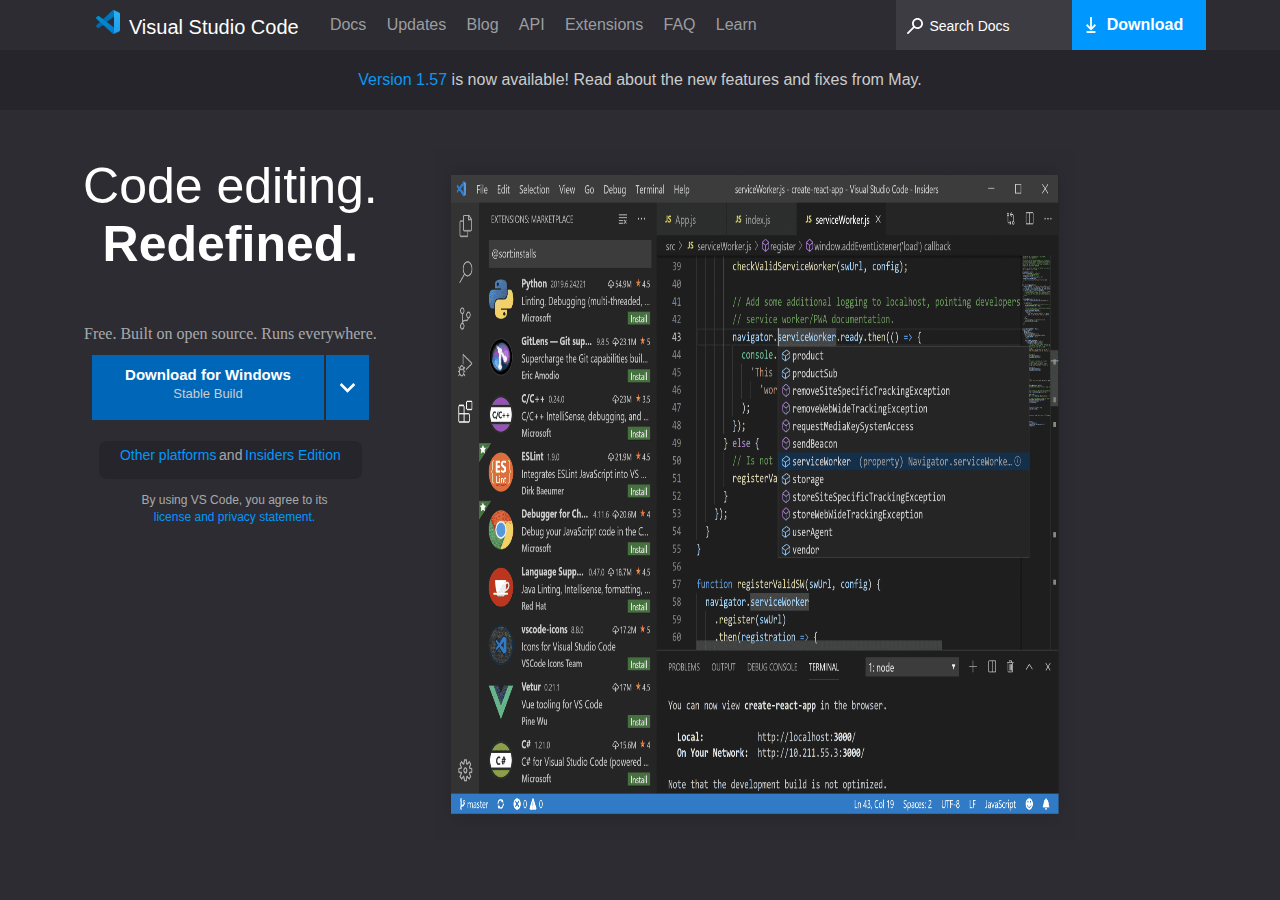
==== index1.html @ 6c381158 "correcoes tela principal" ====
<!DOCTYPE html>
<html>

<head>
    <link rel="stylesheet" type="text/css" href="style1.css" />
    <meta name="viewport" content="width=device-width, initial-scale=1.0" />
</head>

<body>
    <div class="container-total">
        <!-- Cabeçalho -->

        <div class="cabecalho-total">
            <div class="cabecalho-esquerda">
                <div class="logo">
                    <img class="img-logo" style="height: 24px; width: 24px"
                        src="logoVSCode.png" alt="VS Code Logo" />
                    <a class="text-logo">Visual Studio Code</a>
                </div>
                <ul class="nav-menu">
                    <li><a class="text-menu">Docs</a></li>
                    <li><a class="text-menu">Updates</a></li>
                    <li><a class="text-menu">Blog</a></li>
                    <li><a class="text-menu">API</a></li>
                    <li><a class="text-menu">Extensions</a></li>
                    <li><a class="text-menu">FAQ</a></li>
                    <li><a class="text-menu">Learn</a></li>
                </ul>
            </div>

            <div class="cabecalho-direita">

                <div class="container-pesquisa">
                    <div class="icon-search">
                        <img class="download-icon" src="search.svg" width="16px"
                            height="16px" />
                    </div>

                    <a class="text-search">Search Docs</a>
                </div>

                <div class="container-download">
                    <div class="container-button-download">
                        <img class="download-icon" src="download.svg"
                            width="16px" height="16px" />
                        <p class="text-btndownload"><b>Download</b></p>
                    </div>
                </div>

            </div>

        </div>

        <!-- Fim Cabeçalho -->

        <!-- Version Bar -->

        <div class="container-version-bar">
            <div class="container-version-bar-text">
                <p class="container-version-bar-text-color">Version 1.57</p>
                <a class="color-version-text-gray">is now available! Read about
                    the new features and fixes from
                    May.</a>
            </div>
        </div>

        <!-- Fim Version Bar -->

        <!-- Area Principal -->

        <div class="container-principal">
            <div class="container-text">
                <h1 class="container-text-label1">
                    Code editing.
                    <strong class="container-text-label2">
                        Redefined.
                    </strong>
                </h1>
                <p class="container-text-label3">Free. Built on open source.
                    Runs
                    everywhere.</p>
                <div class="container-text-buttons">
                    <button class="container-text-button1">Download for Windows
                        <small class="container-text-button1-subtext">Stable
                            Build</small>
                    </button>
                    <button class="container-text-button2">
                        <img style="width: 100%;height: 100%;"
                            src="seta1.svg"></button>
                </div>
                <p class="container-text-label4">
                    <a class="container-text-label4-link">Other platforms</a>
                    and <a class="container-text-label4-link">Insiders
                        Edition</a>
                </p>
                <div class="container-text-label5">
                    By using VS Code, you agree to its
                    <p class="container-text-label5-subtext">license and privacy
                        statement.</p>
                </div>


            </div>
            <div class="container-img">
                <img style="width: 100%; height: 100%;" src="home.png" />
            </div>
        </div>

        <!-- Fim Area Principal -->
    </div>
</body>

</html>
---- style1.css ----
body,
html {
  background-color: #2c2c32;
  height: 100%;
  width: 100%;
  margin: 0;
  padding: 0;
  color: white;
}

.container-total {
  height: 100%;
  width: 100%;
}

/* Cabeçalho */

.cabecalho-total {
  width: 99, 99%;
  background-color: 25252b;
  display: flex;
}

.cabecalho-esquerda {
  height: 6%;
  width: 63%;
  margin-left: 7%;
}

.logo {
  float: left;
  width: 28%;
  margin-top: 1.2%;
  white-space: nowrap;
}

.img-logo {
  padding-left: 3%;
}
.text-logo {
  margin-left: 2%;
  color: white;
  font-size: 20px;
  font-family: "Segoe UI", "Helvetica Neue", "Helvetica", Arial, sans-serif;
  white-space: nowrap;
}

.nav-menu {
  display: flex;
  flex-direction: row;
  margin-left: 0;
  padding-left: 0;
}

.text-menu {
}

li {
  padding-left: 2.5%;
  list-style: none;
  color: #9d9da0;
  font-family: "Segoe UI", Tahoma, Geneva, Verdana, sans-serif;
  margin-right: 1%;
}

li:hover {
  color: #fff;
  cursor: pointer;
  transition: 0.5s;
}

.cabecalho-direita {
  width: 25%;
  height: 6%;
  display: flex;
}

.container-pesquisa {
  width: 55%;
  background-color: rgba(255, 255, 255, 0.08);
  display: flex;
  color: #fff;
  cursor: pointer;
  transition: 0.5s;
}

.icon-search {
  padding-top: 10%;
  padding-left: 5%;
  width: 14%;
}

.text-search {
  padding-top: 10%;
  font-size: 14px;
  font-family: "Segoe UI", Tahoma, Geneva, Verdana, sans-serif;
}

.container-download {
  width: 45%;
}

.text-btndownload {
  padding-left: 6%;
  font-size: 16px;
  text-align: center;
  font-family: "Segoe UI", "Helvetica Neue", "Helvetica", Arial, sans-serif;
}

.download-icon {
  padding-left: 8%;
}

.container-button-download {
  background-color: #0098ff;
  color: white;
  width: 134.02px;
  display: flex;
  align-items: center;
}

/* Fim Cabeçalho */

/* Version Bar */

.container-version-bar {
  background-color: #25252b;
  width: 100%;
  height: 6.72%;

  display: table;
}

.container-version-bar-text {
  font-family: "Segoe UI", "Helvetica Neue", "Helvetica", Arial, sans-serif;
  font-size: 16px;

  display: flex;
  text-align: center;
  vertical-align: middle;
  display: table-cell;
}

.container-version-bar-text-color {
  color: rgb(12, 152, 242);
  display: inline;
}

.color-version-text-gray {
  color: #ccc;
}

/* Final Version Bar */

/* Principal */
.container-principal {
  background-color: #2c2c32;

  width: 100%;
  height: 85.28%;

  display: flex;
}

.container-text {
  background-color: #2c2c32;

  width: 30%;
  height: 70%;

  justify-content: center;
  text-align: center;
  align-items: center;

  margin-left: 3%;
  margin-top: 1%;
  margin-right: 1%;
}

.container-text-label1 {
  font-size: 50px;
  text-align: center;
  font-weight: 200;

  font-family: "Segoe UI", "Helvetica Neue", "Helvetica", Arial, sans-serif;

  width: 100%;
  height: 25%;

  background-color: #2c2c32;
}

.container-text-label2 {
  background-color: #2c2c32;
  font-family: "Segoe UI", "Helvetica Neue", "Helvetica", Arial, sans-serif;

  font-size: 50px;
  font-weight: 600;
  text-align: center;
}

.container-text-label3 {
  text-align: center;
  width: 80%;
  margin-left: auto;
  margin-right: auto;


  color: #ffffff99;
}

.container-text-buttons {
  display: flex;
  justify-content: center;

  height: 12.5%;

  margin-top: -1%;
}

.container-text-button1 {
  background-color: #0066b8;
  flex-direction: column;
  color: white;

  padding: 3% 5%;

  display: flex;
  align-items: center;
  cursor: pointer;

  width: 232px;
  height: 65px;

  margin-right: 0.5%;

  border: 0;
  font-size: 15px;
  font-weight: bold;
}

.container-text-button1-subtext {
  margin-top: 1.5%;
  font-size: 13px;
  font-weight: 100;
  color: #ccc;
}

.container-text-button2 {
  background-color: #0066b8;
  border: 0;
  width: 43px;
  height: 65px;
}

.container-text-label4 {
  border-radius: 8px;
  font-size: 14px;

  display: flex;
  width: 263.15px;
  height: 34.4px;
  justify-content: center;

  margin-left: auto;
  margin-right: auto;

  margin-top: 5%;
  padding-top: 1.5%;

  height: 6%;

  background-color: #25252b;
  color: #ffffff99;

  font-family: "Segoe UI", "Helvetica Neue", "Helvetica", Arial, sans-serif;
}

.container-text-label4-link {
  display: flex;
  font-size: 14px;

  margin-left: 1%;
  margin-right: 1%;

  color: #0098ff;
}

.container-text-label5 {
  width: 70%;
  font-size: 12px;
  margin-left: 15%;
  text-align: center;
  width: 277px;
  height: 36px;

  color: #ffffff99;
  font-family: "Segoe UI", "Helvetica Neue", "Helvetica", Arial, sans-serif;

  background-color: #2c2c32;
}

.container-text-label5-subtext {
  color: #0098ff;
  margin: 1%;
}

.container-img {
  background-color: #2c2c32;

  width: 50%;
  height: 90%;

  margin-top: 3%;
  margin-right: 3%;
}
/* Fim Principal */
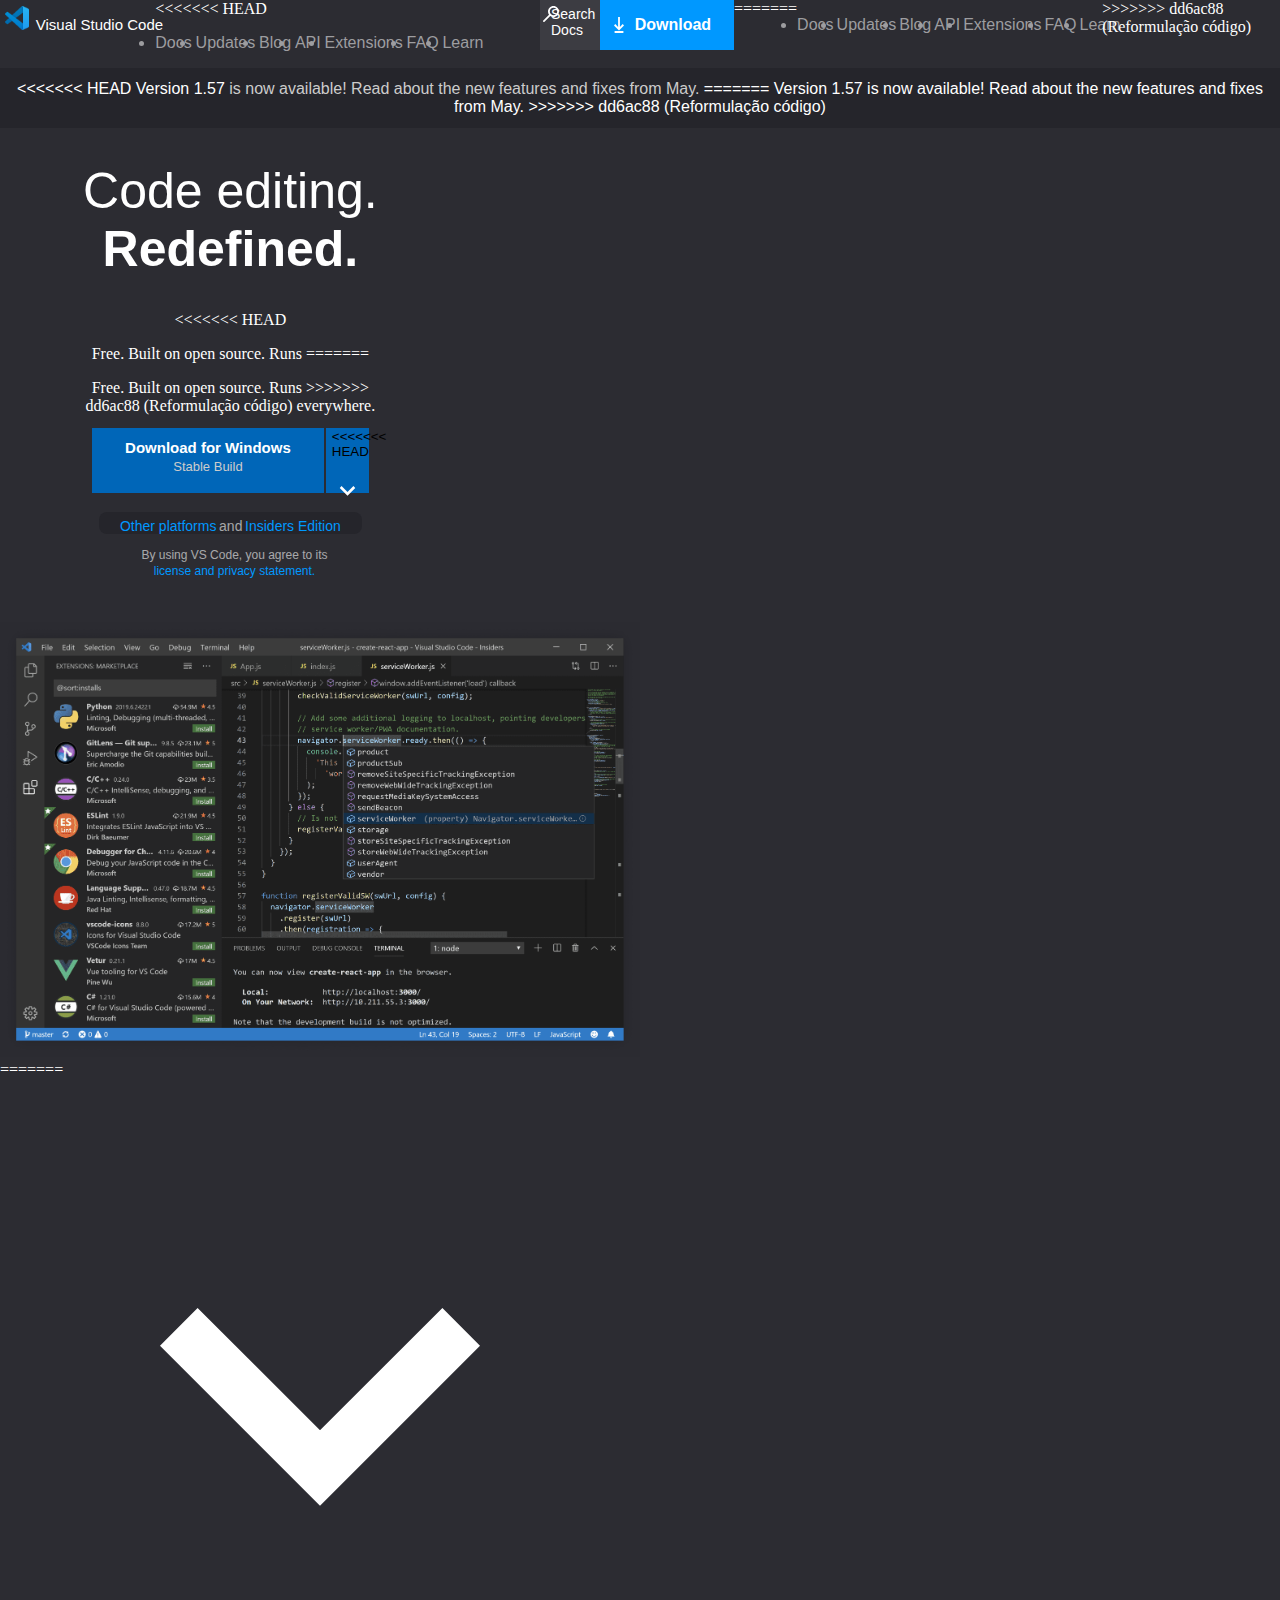
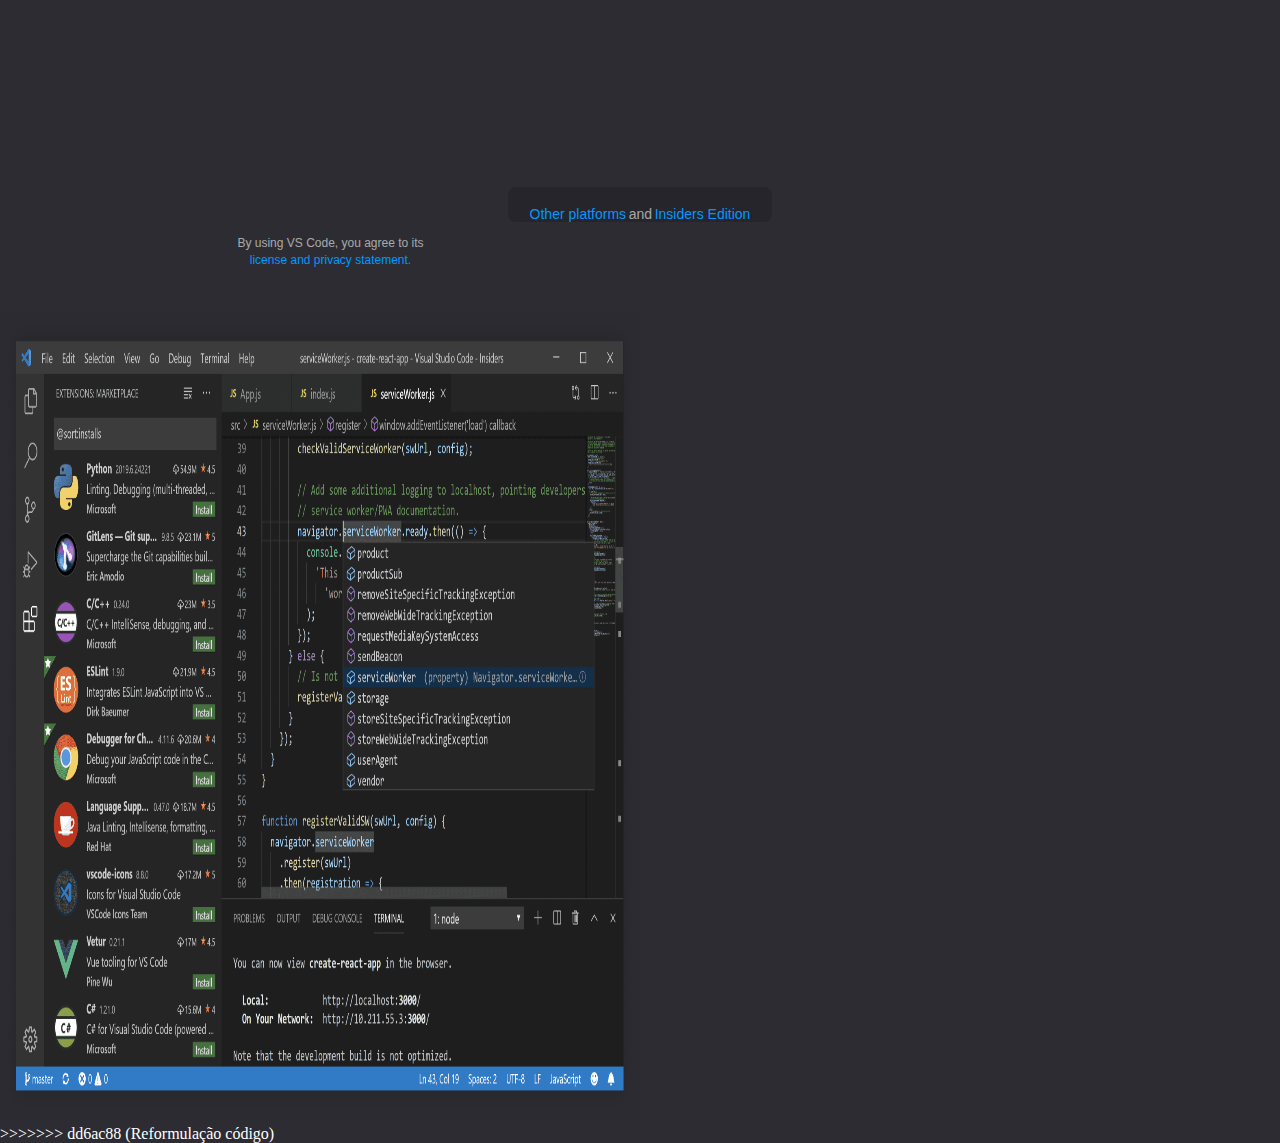
==== commit 909236df: "Reformulação código" ====
--- a/index1.html
+++ b/index1.html
@@ -17,6 +17,7 @@
                         src="logoVSCode.png" alt="VS Code Logo" />
                     <a class="text-logo">Visual Studio Code</a>
                 </div>
+<<<<<<< HEAD
                 <ul class="nav-menu">
                     <li><a class="text-menu">Docs</a></li>
                     <li><a class="text-menu">Updates</a></li>
@@ -47,6 +48,22 @@
                     </div>
                 </div>
 
+=======
+                <div>
+                    <ul class="nav-menu">
+                        <li><a class="text-menu">Docs</a></li>
+                        <li><a class="text-menu">Updates</a></li>
+                        <li><a class="text-menu">Blog</a></li>
+                        <li><a class="text-menu">API</a></li>
+                        <li><a class="text-menu">Extensions</a></li>
+                        <li><a class="text-menu">FAQ</a></li>
+                        <li><a class="text-menu">Learn</a></li>
+                    </ul>
+                </div>
+            </div>
+
+            <div class="cabecalho-direita">
+>>>>>>> dd6ac88 (Reformulação código)
             </div>
 
         </div>
@@ -57,10 +74,15 @@
 
         <div class="container-version-bar">
             <div class="container-version-bar-text">
+<<<<<<< HEAD
                 <p class="container-version-bar-text-color">Version 1.57</p>
                 <a class="color-version-text-gray">is now available! Read about
                     the new features and fixes from
                     May.</a>
+=======
+                <p class="container-version-bar-text-color">Version 1.57</p> is
+                now available! Read about the new features and fixes from May.
+>>>>>>> dd6ac88 (Reformulação código)
             </div>
         </div>
 
@@ -76,8 +98,12 @@
                         Redefined.
                     </strong>
                 </h1>
+<<<<<<< HEAD
                 <p class="container-text-label3">Free. Built on open source.
                     Runs
+=======
+                <p class="container-text-label3">Free. Built on open source. Runs
+>>>>>>> dd6ac88 (Reformulação código)
                     everywhere.</p>
                 <div class="container-text-buttons">
                     <button class="container-text-button1">Download for Windows
@@ -85,6 +111,7 @@
                             Build</small>
                     </button>
                     <button class="container-text-button2">
+<<<<<<< HEAD
                         <img style="width: 100%;height: 100%;"
                             src="seta1.svg"></button>
                 </div>
@@ -103,6 +130,25 @@
             </div>
             <div class="container-img">
                 <img style="width: 100%; height: 100%;" src="home.png" />
+=======
+                        <img 
+                        style="width: 100%;height: 100%;"
+                        src="seta1.svg"></button>
+                </div>
+                    <p class="container-text-label4">
+                        <a class="container-text-label4-link">Other platforms</a> and <a class="container-text-label4-link">Insiders Edition</a>
+                    </p>
+                <div class="container-text-label5">
+                    By using VS Code, you agree to its
+                    <p class="container-text-label5-subtext">license and privacy statement.</p>
+                </div>
+                
+
+            </div>
+            <div class="container-img">
+                <img style="width: 100%; height: 100%;"
+                    src="home.png" />
+>>>>>>> dd6ac88 (Reformulação código)
             </div>
         </div>
 
--- a/style1.css
+++ b/style1.css
@@ -16,6 +16,7 @@
 /* Cabeçalho */
 
 .cabecalho-total {
+<<<<<<< HEAD
   width: 99, 99%;
   background-color: 25252b;
   display: flex;
@@ -24,25 +25,45 @@
 .cabecalho-esquerda {
   height: 6%;
   width: 63%;
+=======
+  width: 100%;
+  background-color: 25252b;
+}
+
+.cabecalho-esquerda {
+  height: 8%;
+  width: 65%;
+>>>>>>> dd6ac88 (Reformulação código)
   margin-left: 7%;
 }
 
 .logo {
   float: left;
+<<<<<<< HEAD
   width: 28%;
   margin-top: 1.2%;
   white-space: nowrap;
+=======
+>>>>>>> dd6ac88 (Reformulação código)
 }
 
 .img-logo {
   padding-left: 3%;
 }
 .text-logo {
+<<<<<<< HEAD
   margin-left: 2%;
   color: white;
   font-size: 20px;
   font-family: "Segoe UI", "Helvetica Neue", "Helvetica", Arial, sans-serif;
   white-space: nowrap;
+=======
+  vertical-align: 17%;
+  margin-left: 2%;
+  color: white;
+  font-size: 15px;
+  font-family: "Segoe UI", "Helvetica Neue", "Helvetica", Arial, sans-serif;
+>>>>>>> dd6ac88 (Reformulação código)
 }
 
 .nav-menu {
@@ -56,7 +77,11 @@
 }
 
 li {
+<<<<<<< HEAD
   padding-left: 2.5%;
+=======
+  padding-left: 1%;
+>>>>>>> dd6ac88 (Reformulação código)
   list-style: none;
   color: #9d9da0;
   font-family: "Segoe UI", Tahoma, Geneva, Verdana, sans-serif;
@@ -70,6 +95,7 @@
 }
 
 .cabecalho-direita {
+<<<<<<< HEAD
   width: 25%;
   height: 6%;
   display: flex;
@@ -117,6 +143,8 @@
   width: 134.02px;
   display: flex;
   align-items: center;
+=======
+>>>>>>> dd6ac88 (Reformulação código)
 }
 
 /* Fim Cabeçalho */
@@ -142,6 +170,7 @@
 }
 
 .container-version-bar-text-color {
+<<<<<<< HEAD
   color: rgb(12, 152, 242);
   display: inline;
 }
@@ -150,6 +179,12 @@
   color: #ccc;
 }
 
+=======
+  color: #0098ff;
+  display: inline;
+}
+
+>>>>>>> dd6ac88 (Reformulação código)
 /* Final Version Bar */
 
 /* Principal */
@@ -204,7 +239,11 @@
   width: 80%;
   margin-left: auto;
   margin-right: auto;
-
+<<<<<<< HEAD
+
+=======
+  /* margin-top: -13%; */
+>>>>>>> dd6ac88 (Reformulação código)
 
   color: #ffffff99;
 }
